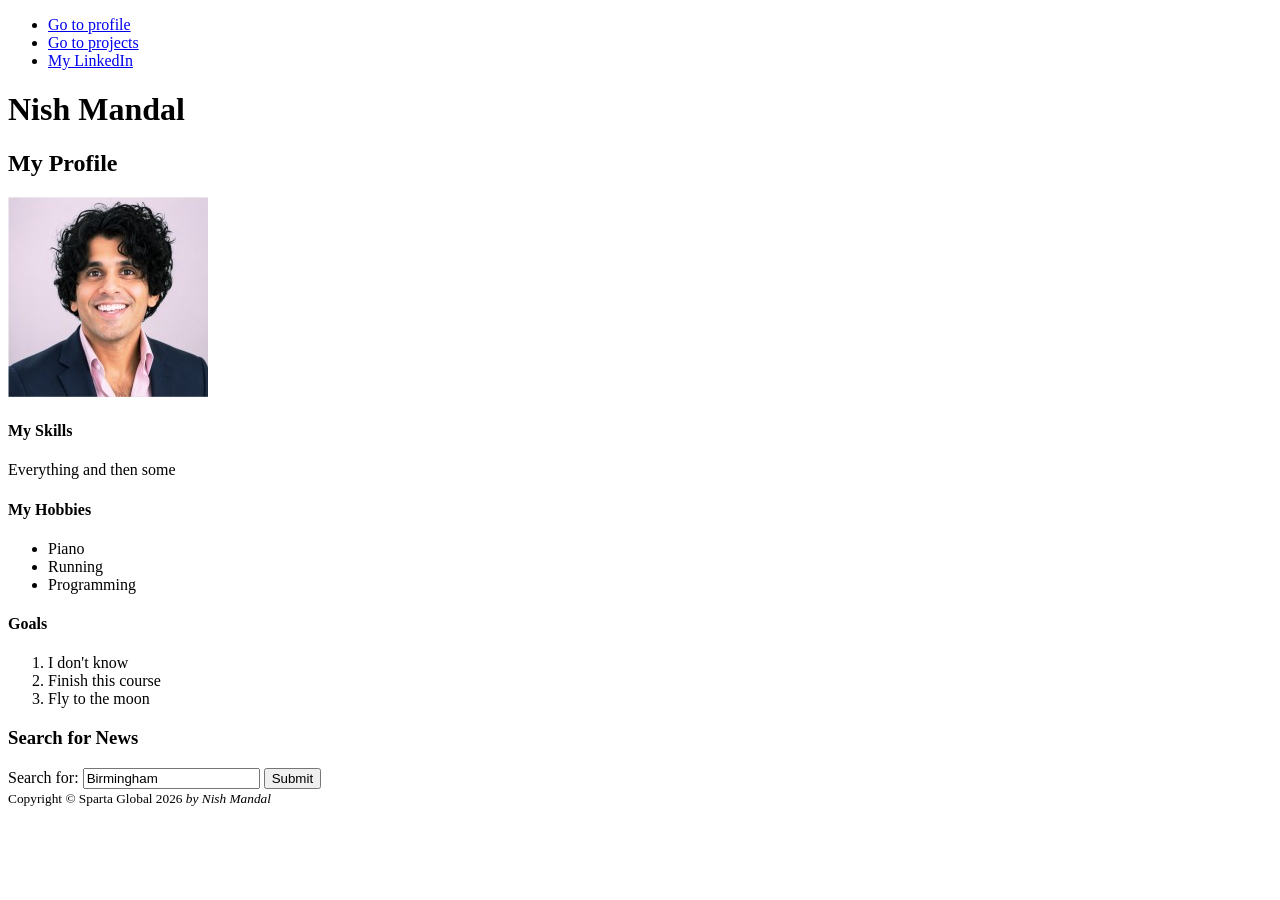
==== index.html @ 41a1a91f "html lesson completed" ====
<!DOCTYPE html>
<html lang="en">

<head>
    <meta charset="UTF-8">
    <meta name="viewport" content="width=device-width, initial-scale=1.0">
    <meta name="author" content="Nish Mandal">
    <meta name="description" content="This is an amazing web page">
    <title>My Profile</title>
    <link href="profileStyle.css" rel="stylesheet">
</head>

<body>
    <nav>
        <ul>
            <li><a href="index.html">Go to profile</a></li>
            <li><a href="projects.html">Go to projects</a></li>
            <li><a href="https://www.linkedin.com/" target="_blank">My LinkedIn</a></li>
        </ul>
    </nav>
    <header>
        <h1>Nish Mandal</h1>
        <h2>My Profile</h2>
        <img alt="profile-pic" src="images/profile-pic.jpg">
    </header>
    <section>
        <h4>My Skills</h4>
        <p>Everything and then some</p>
    </section>
    <section>
        <h4>My Hobbies</h4>
        <ul>
            <li>Piano</li>
            <li>Running</li>
            <li>Programming</li>
        </ul>
    </section>
    <section>
        <h4>Goals</h4>
        <ol>
            <li>I don't know</li>
            <li>Finish this course</li>
            <li>Fly to the moon</li>
        </ol>
    </section>
    <section>
        <h3>Search for News</h3>
        <form action="https://www.bbc.co.uk/search" methodh="get" >
            <label for="mysearch">Search for:</label>
            <input id="mysearch" name="q" type="text" value="Birmingham">
            <input class="button" type="submit" value="Submit">
        </form>
    </section>
    <footer>
        <small>Copyright &#169; Sparta Global 2026 <cite>by Nish Mandal</cite></small>       
    </footer>
</body>

</html>
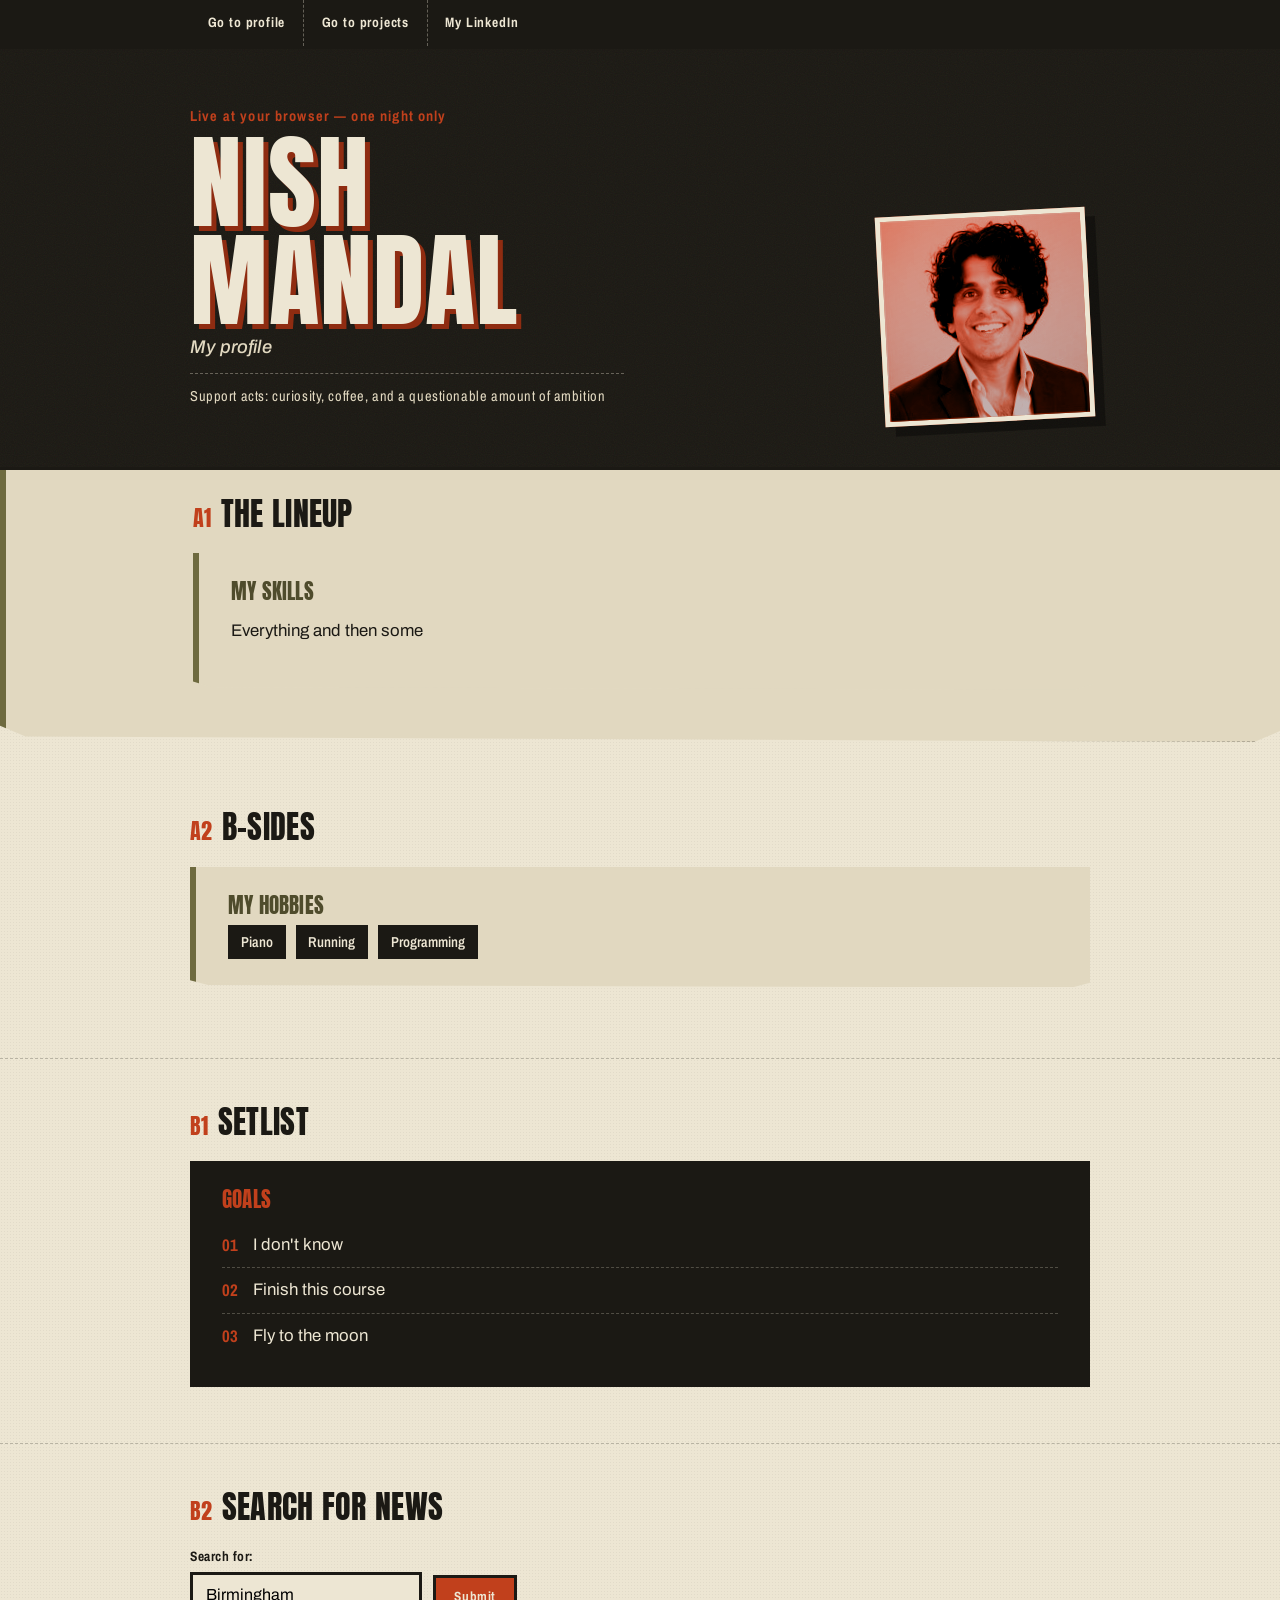
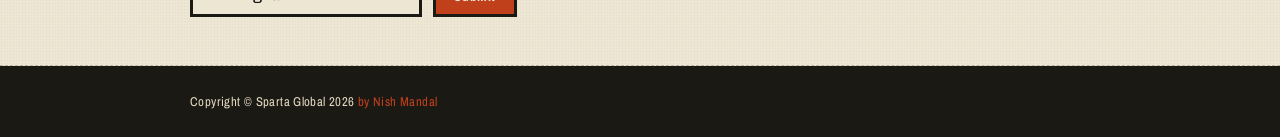
==== commit 5641bb2d: "end of HTML and CSS Lesson" ====
--- a/index.html
+++ b/index.html
@@ -18,42 +18,87 @@
             <li><a href="https://www.linkedin.com/" target="_blank">My LinkedIn</a></li>
         </ul>
     </nav>
+
     <header>
-        <h1>Nish Mandal</h1>
-        <h2>My Profile</h2>
-        <img alt="profile-pic" src="images/profile-pic.jpg">
+        <div class="container">
+            <div>
+                <p class="kicker">Live at your browser &mdash; one night only</p>
+                <h1>Nish<br>Mandal</h1>
+                <h2>My profile</h2>
+                <p class="venue-line">Support acts: curiosity, coffee, and a questionable amount of ambition</p>
+            </div>
+            <div class="portrait">
+                <img alt="profile-pic" src="images/profile-pic.jpg">
+            </div>
+        </div>
     </header>
+
+    <section class="box-1">
+        <div class="container">
+            <div class="section-head">
+                <span class="num">A1</span>
+                <h3>The Lineup</h3>
+            </div>
+            <div class="box-1">
+                <h4>My Skills</h4>
+                <p>Everything and then some</p>
+            </div>
+        </div>
+    </section>
+
     <section>
-        <h4>My Skills</h4>
-        <p>Everything and then some</p>
+        <div class="container">
+            <div class="section-head">
+                <span class="num">A2</span>
+                <h3>B-Sides</h3>
+            </div>
+            <div class="box-1">
+                <h4>My Hobbies</h4>
+                <ul>
+                    <li>Piano</li>
+                    <li>Running</li>
+                    <li>Programming</li>
+                </ul>
+            </div>
+        </div>
     </section>
+
     <section>
-        <h4>My Hobbies</h4>
-        <ul>
-            <li>Piano</li>
-            <li>Running</li>
-            <li>Programming</li>
-        </ul>
+        <div class="container">
+            <div class="section-head">
+                <span class="num">B1</span>
+                <h3>Setlist</h3>
+            </div>
+            <div class="box-2">
+                <h4>Goals</h4>
+                <ol>
+                    <li>I don't know</li>
+                    <li>Finish this course</li>
+                    <li>Fly to the moon</li>
+                </ol>
+            </div>
+        </div>
     </section>
-    <section>
-        <h4>Goals</h4>
-        <ol>
-            <li>I don't know</li>
-            <li>Finish this course</li>
-            <li>Fly to the moon</li>
-        </ol>
+
+    <section class="request-track">
+        <div class="container">
+            <div class="section-head">
+                <span class="num">B2</span>
+                <h3>Search for News</h3>
+            </div>
+            <form action="https://www.bbc.co.uk/search" methodh="get">
+                <div>
+                    <label for="mysearch">Search for:</label>
+                    <input id="mysearch" name="q" type="text" value="Birmingham">
+                </div>
+                <input class="button" type="submit" value="Submit">
+            </form>
+        </div>
     </section>
-    <section>
-        <h3>Search for News</h3>
-        <form action="https://www.bbc.co.uk/search" methodh="get" >
-            <label for="mysearch">Search for:</label>
-            <input id="mysearch" name="q" type="text" value="Birmingham">
-            <input class="button" type="submit" value="Submit">
-        </form>
-    </section>
+
     <footer>
-        <small>Copyright &#169; Sparta Global 2026 <cite>by Nish Mandal</cite></small>       
+        <small>Copyright &#169; Sparta Global 2026 <cite>by Nish Mandal</cite></small>
     </footer>
 </body>
 
-</html>+</html>
--- a/profileStyle.css
+++ b/profileStyle.css
@@ -0,0 +1,414 @@
+/* ============================================================
+   NISH MANDAL — poster/gig-flyer identity
+   Palette: sun-bleached poster paper, ink, rust red, faded olive
+   Type: Anton (poster display) + Archivo (body/meta)
+   ============================================================ */
+
+@import url('https://fonts.googleapis.com/css2?family=Anton&family=Archivo:ital,wght@0,400;0,500;0,600;0,700;0,900;1,500&family=Archivo+Narrow:wght@500;600;700&display=swap');
+
+:root{
+    --paper: #EDE6D3;
+    --paper-dim: #E1D8C0;
+    --ink: #1B1914;
+    --rust: #C1401C;
+    --rust-dark: #8F2C11;
+    --olive: #6E6A3F;
+    --olive-dark: #4F4C2C;
+    --denim: #3E5164;
+
+    --font-display: 'Anton', 'Archivo Narrow', sans-serif;
+    --font-body: 'Archivo', Helvetica, Arial, sans-serif;
+    --font-meta: 'Archivo Narrow', 'Archivo', sans-serif;
+
+    --edge: 3px solid var(--ink);
+}
+
+*{ box-sizing: border-box; }
+
+body{
+    margin: 0;
+    background-color: var(--paper);
+    background-image:
+        radial-gradient(rgba(27,25,20,0.05) 1px, transparent 1px);
+    background-size: 3px 3px;
+    color: var(--ink);
+    font-family: var(--font-body);
+    font-size: 16px;
+    font-weight: 400;
+    line-height: 1.55;
+}
+
+p{ font-size: 1.05em; max-width: 62ch; }
+
+h1, h2, h3, h4{
+    font-family: var(--font-display);
+    font-weight: 400;
+    letter-spacing: 0.01em;
+    line-height: 0.95;
+    margin: 0;
+}
+
+a{ color: inherit; }
+
+a:focus-visible,
+input:focus-visible,
+button:focus-visible{
+    outline: 3px solid var(--rust);
+    outline-offset: 2px;
+}
+
+.container{
+    width: 88%;
+    max-width: 900px;
+    margin: auto;
+}
+
+/* ---------- NAV : ticket-stub strip ---------- */
+
+nav{
+    background: var(--ink);
+    border-bottom: var(--edge);
+}
+
+nav ul{
+    list-style: none;
+    display: flex;
+    flex-wrap: wrap;
+    gap: 0;
+    margin: 0;
+    padding: 0;
+    width: 88%;
+    max-width: 900px;
+    margin-inline: auto;
+}
+
+nav li{ border-right: 1px dashed rgba(237,230,211,0.35); }
+nav li:last-child{ border-right: none; }
+
+nav a{
+    display: block;
+    padding: 0.9em 1.3em;
+    color: var(--paper);
+    text-decoration: none;
+    font-family: var(--font-meta);
+    font-weight: 700;
+    font-size: 0.85em;
+    letter-spacing: 0.06em;
+}
+
+nav a:hover{
+    background: var(--rust);
+    color: var(--paper);
+}
+
+/* ---------- HERO : the poster ---------- */
+
+header{
+    position: relative;
+    overflow: hidden;
+    border-bottom: var(--edge);
+    background: var(--ink);
+    padding: 3.5em 0 2.8em;
+}
+
+header .container{
+    position: relative;
+    display: grid;
+    grid-template-columns: 1fr auto;
+    align-items: end;
+    gap: 1.5em;
+}
+
+header::before{
+    /* grain */
+    content: "";
+    position: absolute;
+    inset: 0;
+    opacity: 0.5;
+    mix-blend-mode: overlay;
+    background-image: url("data:image/svg+xml,%3Csvg xmlns='http://www.w3.org/2000/svg' width='120' height='120'%3E%3Cfilter id='n'%3E%3CfeTurbulence type='fractalNoise' baseFrequency='0.9' numOctaves='2' stitchTiles='stitch'/%3E%3C/filter%3E%3Crect width='100%25' height='100%25' filter='url(%23n)'/%3E%3C/svg%3E");
+    pointer-events: none;
+}
+
+.kicker{
+    font-family: var(--font-meta);
+    font-weight: 700;
+    color: var(--rust);
+    font-size: 0.9em;
+    letter-spacing: 0.08em;
+    margin: 0 0 0.4em;
+}
+
+header h1{
+    color: var(--paper);
+    font-size: clamp(3.2em, 12vw, 6.5em);
+    text-transform: uppercase;
+    text-shadow: 5px 5px 0 var(--rust-dark);
+}
+
+header h2{
+    font-family: var(--font-body);
+    font-style: italic;
+    font-weight: 500;
+    color: var(--paper-dim);
+    font-size: 1.15em;
+    margin-top: 0.5em;
+}
+
+header .venue-line{
+    font-family: var(--font-meta);
+    color: var(--paper-dim);
+    font-size: 0.9em;
+    letter-spacing: 0.04em;
+    margin-top: 1.1em;
+    border-top: 1px dashed rgba(237,230,211,0.35);
+    padding-top: 0.8em;
+}
+
+.portrait{
+    position: relative;
+    width: clamp(140px, 26vw, 210px);
+    aspect-ratio: 1 / 1;
+    border: 5px solid var(--paper);
+    background: var(--rust);
+    transform: rotate(-3deg);
+    box-shadow: 10px 10px 0 rgba(0,0,0,0.35);
+}
+
+.portrait img{
+    display: block;
+    width: 100%;
+    height: 100%;
+    object-fit: cover;
+    filter: grayscale(1) contrast(1.25) brightness(0.95);
+    mix-blend-mode: luminosity;
+}
+
+.portrait::after{
+    content: "";
+    position: absolute;
+    inset: 0;
+    background: linear-gradient(160deg, rgba(193,64,28,0.55), rgba(62,81,100,0.35));
+    mix-blend-mode: multiply;
+}
+
+/* ---------- SECTIONS ---------- */
+
+section{
+    padding: 3em 0;
+    border-bottom: 1px dashed rgba(27,25,20,0.25);
+}
+
+.section-head{
+    display: flex;
+    align-items: baseline;
+    gap: 0.6em;
+    margin-bottom: 1.1em;
+}
+
+.section-head .num{
+    font-family: var(--font-display);
+    color: var(--rust);
+    font-size: 1.4em;
+}
+
+h3{
+    font-size: 2em;
+    text-transform: uppercase;
+}
+
+h4{
+    font-size: 1.3em;
+    text-transform: uppercase;
+    color: var(--olive-dark);
+}
+
+/* box-1 : the lineup / skills — torn stage-poster card */
+.box-1{
+    background-color: var(--paper-dim);
+    padding: 1.8em 2em;
+    border-left: 6px solid var(--olive);
+    margin-bottom: 1.4em;
+    clip-path: polygon(0 0, 100% 0, 100% 96%, 98% 100%, 2% 98%, 0 94%);
+}
+
+.box-1 ul{
+    list-style: none;
+    margin: 0.6em 0 0;
+    padding: 0;
+    display: flex;
+    flex-wrap: wrap;
+    gap: 0.6em;
+}
+
+.box-1 li{
+    font-family: var(--font-meta);
+    font-weight: 600;
+    background: var(--ink);
+    color: var(--paper);
+    padding: 0.4em 0.9em;
+    font-size: 0.9em;
+}
+
+/* box-2 : setlist / goals */
+.box-2{
+    background-color: var(--ink);
+    color: var(--paper);
+    padding: 1.8em 2em;
+    margin: 0 0 0.5em;
+}
+
+.box-2 h4{ color: var(--rust); }
+
+.box-2 ol{
+    counter-reset: track;
+    list-style: none;
+    margin: 0.8em 0 0;
+    padding: 0;
+}
+
+.box-2 li{
+    counter-increment: track;
+    display: flex;
+    gap: 0.9em;
+    padding: 0.55em 0;
+    border-top: 1px dashed rgba(237,230,211,0.25);
+    font-size: 1.05em;
+}
+
+.box-2 li:first-child{ border-top: none; }
+
+.box-2 li::before{
+    content: counter(track, decimal-leading-zero);
+    font-family: var(--font-meta);
+    font-weight: 700;
+    color: var(--rust);
+    min-width: 2ch;
+}
+
+/* ---------- search : "request a track" ---------- */
+
+.request-track form{
+    display: flex;
+    flex-wrap: wrap;
+    gap: 0.7em;
+    align-items: flex-end;
+    margin-top: 0.8em;
+}
+
+.request-track label{
+    display: block;
+    font-family: var(--font-meta);
+    font-weight: 700;
+    letter-spacing: 0.04em;
+    margin-bottom: 0.35em;
+    font-size: 0.85em;
+}
+
+.request-track input[type="text"]{
+    flex: 1 1 240px;
+    padding: 0.7em 0.8em;
+    border: 3px solid var(--ink);
+    background: var(--paper);
+    font-family: var(--font-body);
+    font-size: 1em;
+}
+
+.button{
+    padding: 0.7em 1.4em;
+    border: 3px solid var(--ink);
+    background: var(--rust);
+    color: var(--paper);
+    font-family: var(--font-meta);
+    font-weight: 700;
+    letter-spacing: 0.04em;
+    cursor: pointer;
+    transition: transform 0.15s ease;
+}
+
+.button:hover{
+    background: var(--ink);
+    transform: translateY(-2px);
+}
+
+/* ---------- footer : backstage pass ---------- */
+
+footer{
+    background: var(--ink);
+    color: var(--paper-dim);
+    padding: 1.6em 0;
+}
+
+footer small{
+    display: block;
+    width: 88%;
+    max-width: 900px;
+    margin: auto;
+    font-family: var(--font-meta);
+    font-size: 0.8em;
+    letter-spacing: 0.03em;
+}
+
+footer cite{ color: var(--rust); font-style: normal; }
+
+/* ---------- discography (projects page) ---------- */
+
+.discography{
+    display: grid;
+    gap: 1.1em;
+    margin-top: 1.2em;
+}
+
+.record{
+    display: grid;
+    grid-template-columns: auto 1fr auto;
+    gap: 1.2em;
+    align-items: center;
+    background: var(--paper-dim);
+    border-left: 6px solid var(--rust);
+    padding: 1.1em 1.4em;
+}
+
+.record .catalog{
+    font-family: var(--font-display);
+    font-size: 1.6em;
+    color: var(--rust);
+    min-width: 1.4ch;
+}
+
+.record h4{
+    color: var(--ink);
+    margin-bottom: 0.15em;
+    font-size: 1.15em;
+}
+
+.record p{
+    margin: 0;
+    font-size: 0.95em;
+}
+
+.record .year{
+    font-family: var(--font-meta);
+    font-weight: 700;
+    color: var(--olive-dark);
+    background: rgba(110,106,63,0.15);
+    padding: 0.3em 0.7em;
+    white-space: nowrap;
+}
+
+/* ---------- responsive ---------- */
+
+@media (max-width: 620px){
+    header .container{
+        grid-template-columns: 1fr;
+    }
+    .portrait{ order: -1; transform: rotate(-2deg); }
+    .record{
+        grid-template-columns: auto 1fr;
+    }
+    .record .year{ grid-column: 2; width: fit-content; }
+}
+
+@media (prefers-reduced-motion: reduce){
+    .button{ transition: none; }
+}
